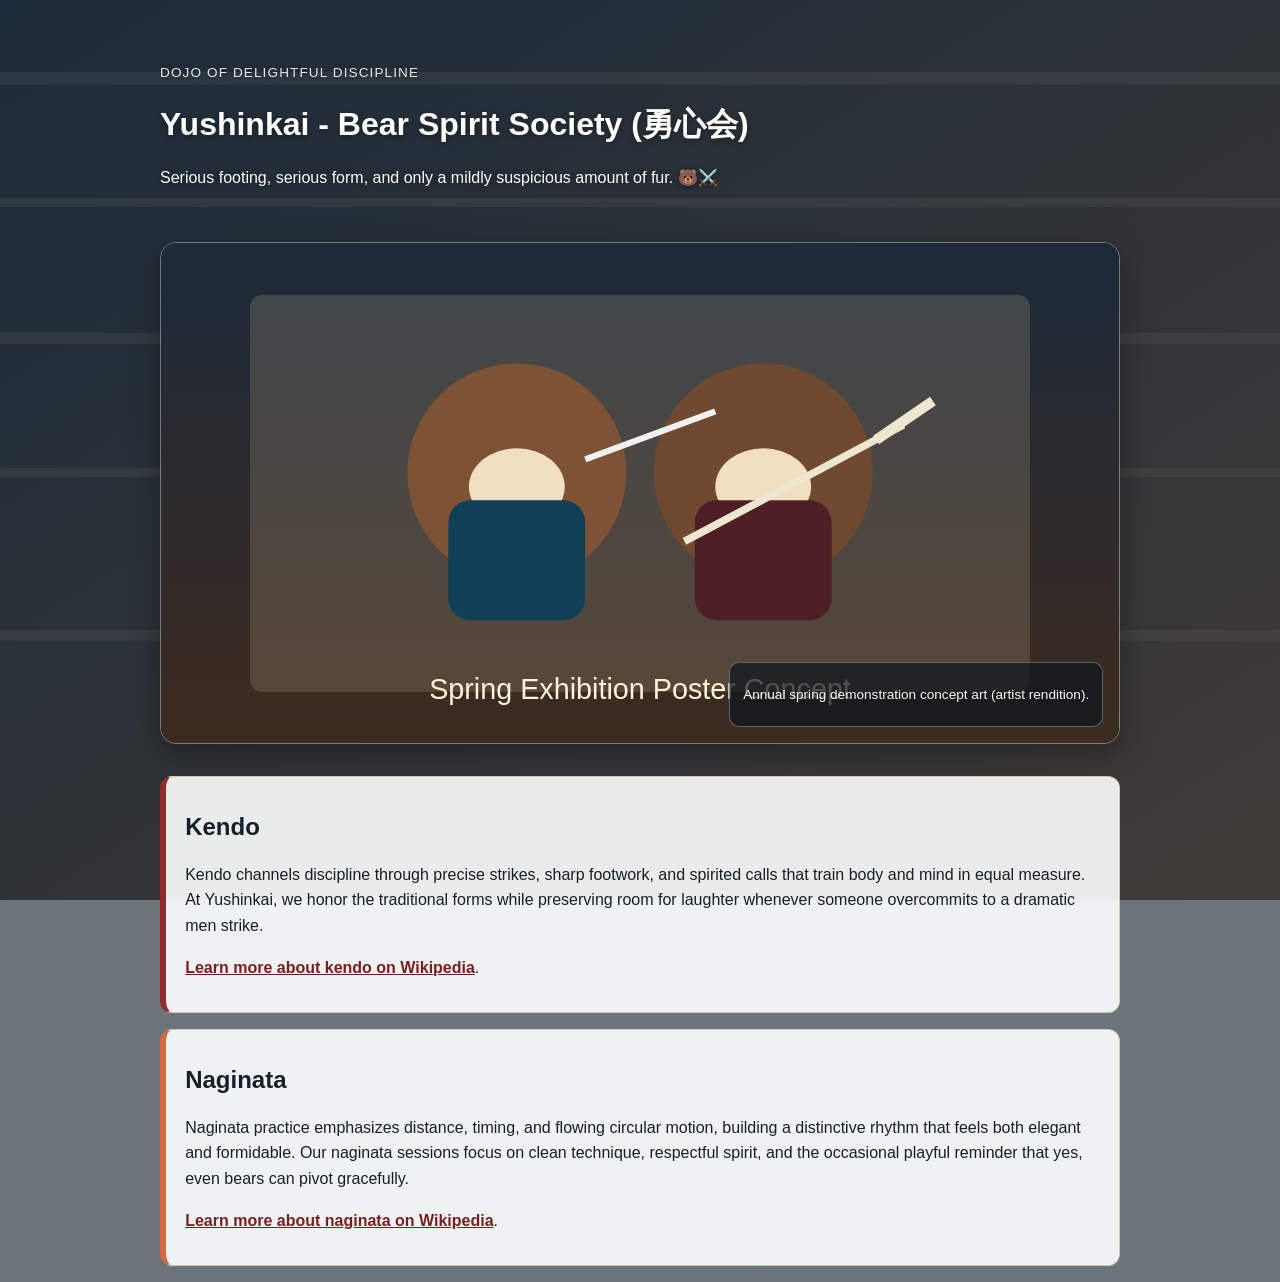
==== index.html @ 43ee7f12 "Create April Fool's themed Yushinkai static site" ====
<!doctype html>
<html lang="en">
<head>
  <meta charset="UTF-8" />
  <meta name="viewport" content="width=device-width, initial-scale=1.0" />
  <title>Yushinkai - Bear Spirit Society</title>
  <link rel="stylesheet" href="styles.css" />
</head>
<body>
  <header class="site-header">
    <p class="eyebrow">Dojo of Delightful Discipline</p>
    <h1>Yushinkai - Bear Spirit Society (勇心会)</h1>
    <p class="tagline">Serious footing, serious form, and only a mildly suspicious amount of fur.</p>
  </header>

  <main>
    <section class="hero" aria-label="Featured concept artwork of armored bears sparring">
      <img src="images/hero-bear-duel.svg" alt="Two excited bears in bogu, one with a katana and one with a naginata, sparring in a dramatic dojo scene" />
      <div class="hero-note">
        <p>Annual spring demonstration concept art (artist rendition).</p>
      </div>
    </section>

    <section class="card" id="kendo">
      <h2>Kendo</h2>
      <p>
        Kendo channels discipline through precise strikes, sharp footwork, and spirited calls that train body and mind in equal measure.
        At Yushinkai, we honor the traditional forms while preserving room for laughter whenever someone overcommits to a dramatic men strike.
      </p>
      <p><a href="https://en.wikipedia.org/wiki/Kendo" target="_blank" rel="noopener noreferrer">Learn more about kendo on Wikipedia</a>.</p>
    </section>

    <section class="card" id="naginata">
      <h2>Naginata</h2>
      <p>
        Naginata practice emphasizes distance, timing, and flowing circular motion, building a distinctive rhythm that feels both elegant and formidable.
        Our naginata sessions focus on clean technique, respectful spirit, and the occasional playful reminder that yes, even bears can pivot gracefully.
      </p>
      <p><a href="https://en.wikipedia.org/wiki/Naginata" target="_blank" rel="noopener noreferrer">Learn more about naginata on Wikipedia</a>.</p>
    </section>
  </main>
</body>
</html>
---- styles.css ----
:root {
  --ink: #16202a;
  --paper: #f5f1e8;
  --card: rgba(255, 255, 255, 0.9);
  --accent: #8f2d2d;
  --accent-soft: #d06a40;
  --outline: #d4c8b2;
}

* { box-sizing: border-box; }

body {
  margin: 0;
  font-family: "Trebuchet MS", "Noto Sans", sans-serif;
  line-height: 1.6;
  color: var(--ink);
  background:
    linear-gradient(rgba(18, 30, 42, 0.62), rgba(18, 30, 42, 0.62)),
    url("images/bg-dojo-texture.svg") center/cover fixed;
}

.site-header,
main {
  width: min(960px, 92vw);
  margin: 0 auto;
}

.site-header {
  padding: 3rem 0 1.25rem;
  color: #fffdf8;
  text-shadow: 0 2px 6px rgba(0, 0, 0, 0.35);
}

.eyebrow {
  letter-spacing: 0.08em;
  text-transform: uppercase;
  font-size: 0.85rem;
  margin-bottom: 0.5rem;
  opacity: 0.88;
}

h1, h2 { line-height: 1.2; }

.hero {
  position: relative;
  margin: 1rem 0 2rem;
  border-radius: 16px;
  overflow: hidden;
  border: 1px solid rgba(255, 255, 255, 0.35);
  box-shadow: 0 10px 30px rgba(0, 0, 0, 0.35);
}

.hero img {
  display: block;
  width: 100%;
  max-height: 500px;
  object-fit: cover;
}

.hero-note {
  position: absolute;
  right: 1rem;
  bottom: 1rem;
  background: rgba(15, 23, 30, 0.73);
  color: #fef9ef;
  border: 1px solid rgba(255, 255, 255, 0.3);
  border-radius: 10px;
  padding: 0.45rem 0.8rem;
  font-size: 0.85rem;
}

.card {
  background: var(--card);
  border: 1px solid var(--outline);
  border-left: 6px solid var(--accent-soft);
  border-radius: 12px;
  padding: 1rem 1.2rem;
  margin-bottom: 1rem;
  backdrop-filter: blur(1px);
}

.card:nth-of-type(even) {
  border-left-color: var(--accent);
}

a {
  color: #7a1f1f;
  font-weight: 600;
}

a:hover {
  color: #a53333;
}

.tagline::after {
  content: " 🐻⚔️";
}

.training-page .rant {
  margin-top: 1rem;
}
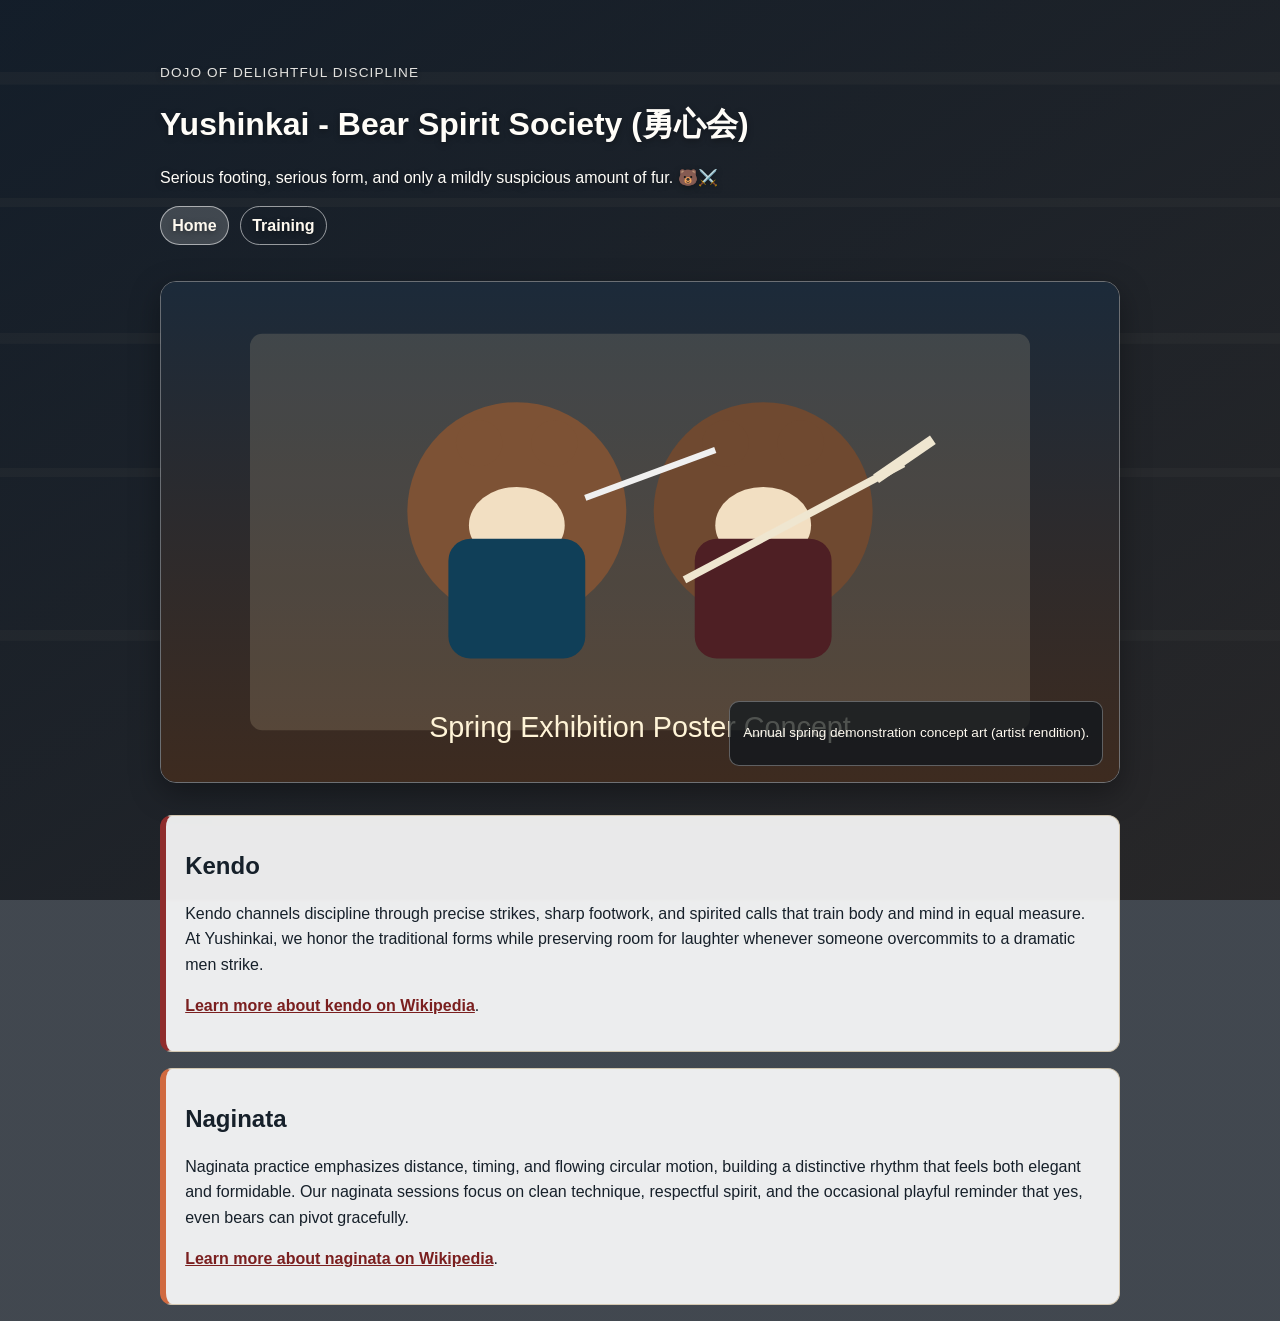
==== commit 972b4fc2: "Restore full training narrative while keeping shared header nav" ====
--- a/index.html
+++ b/index.html
@@ -11,6 +11,10 @@
     <p class="eyebrow">Dojo of Delightful Discipline</p>
     <h1>Yushinkai - Bear Spirit Society (勇心会)</h1>
     <p class="tagline">Serious footing, serious form, and only a mildly suspicious amount of fur.</p>
+    <nav class="top-nav" aria-label="Main navigation">
+      <a class="active" href="index.html" aria-current="page">Home</a>
+      <a href="training.html">Training</a>
+    </nav>
   </header>
 
   <main>
--- a/styles.css
+++ b/styles.css
@@ -7,7 +7,9 @@
   --outline: #d4c8b2;
 }
 
-* { box-sizing: border-box; }
+* {
+  box-sizing: border-box;
+}
 
 body {
   margin: 0;
@@ -15,7 +17,7 @@
   line-height: 1.6;
   color: var(--ink);
   background:
-    linear-gradient(rgba(18, 30, 42, 0.62), rgba(18, 30, 42, 0.62)),
+    linear-gradient(rgba(12, 20, 30, 0.78), rgba(12, 20, 30, 0.78)),
     url("images/bg-dojo-texture.svg") center/cover fixed;
 }
 
@@ -39,7 +41,30 @@
   opacity: 0.88;
 }
 
-h1, h2 { line-height: 1.2; }
+h1,
+h2 {
+  line-height: 1.2;
+}
+
+.top-nav {
+  display: flex;
+  gap: 0.7rem;
+  margin-top: 1rem;
+}
+
+.top-nav a {
+  color: #fef9ef;
+  text-decoration: none;
+  border: 1px solid rgba(255, 255, 255, 0.55);
+  padding: 0.35rem 0.7rem;
+  border-radius: 999px;
+  font-weight: 600;
+}
+
+.top-nav a:hover,
+.top-nav a.active {
+  background: rgba(255, 255, 255, 0.18);
+}
 
 .hero {
   position: relative;
@@ -96,6 +121,58 @@
   content: " 🐻⚔️";
 }
 
-.training-page .rant {
-  margin-top: 1rem;
+.training-layout {
+  padding-bottom: 2rem;
 }
+
+.training-page .training-hero {
+  border-bottom: 2px solid var(--outline);
+  margin: 1.5rem 0 1rem;
+  color: #fef9ef;
+}
+
+.training-page .content,
+.training-page .contact {
+  background: var(--paper);
+  border: 1px solid var(--outline);
+  border-radius: 12px;
+  padding: 1rem 1.25rem;
+  margin-bottom: 1rem;
+}
+
+.training-page .subtitle,
+.training-page .helper {
+  color: rgba(255, 253, 248, 0.9);
+}
+
+.contact-form {
+  display: grid;
+  gap: 0.65rem;
+}
+
+label {
+  font-weight: 600;
+}
+
+input,
+select,
+textarea,
+button {
+  font: inherit;
+  padding: 0.55rem 0.6rem;
+  border-radius: 6px;
+  border: 1px solid #bdb6ac;
+}
+
+button {
+  width: fit-content;
+  background: var(--accent);
+  color: #fff;
+  border: none;
+  cursor: pointer;
+  padding: 0.6rem 1rem;
+}
+
+button:hover {
+  filter: brightness(1.08);
+}
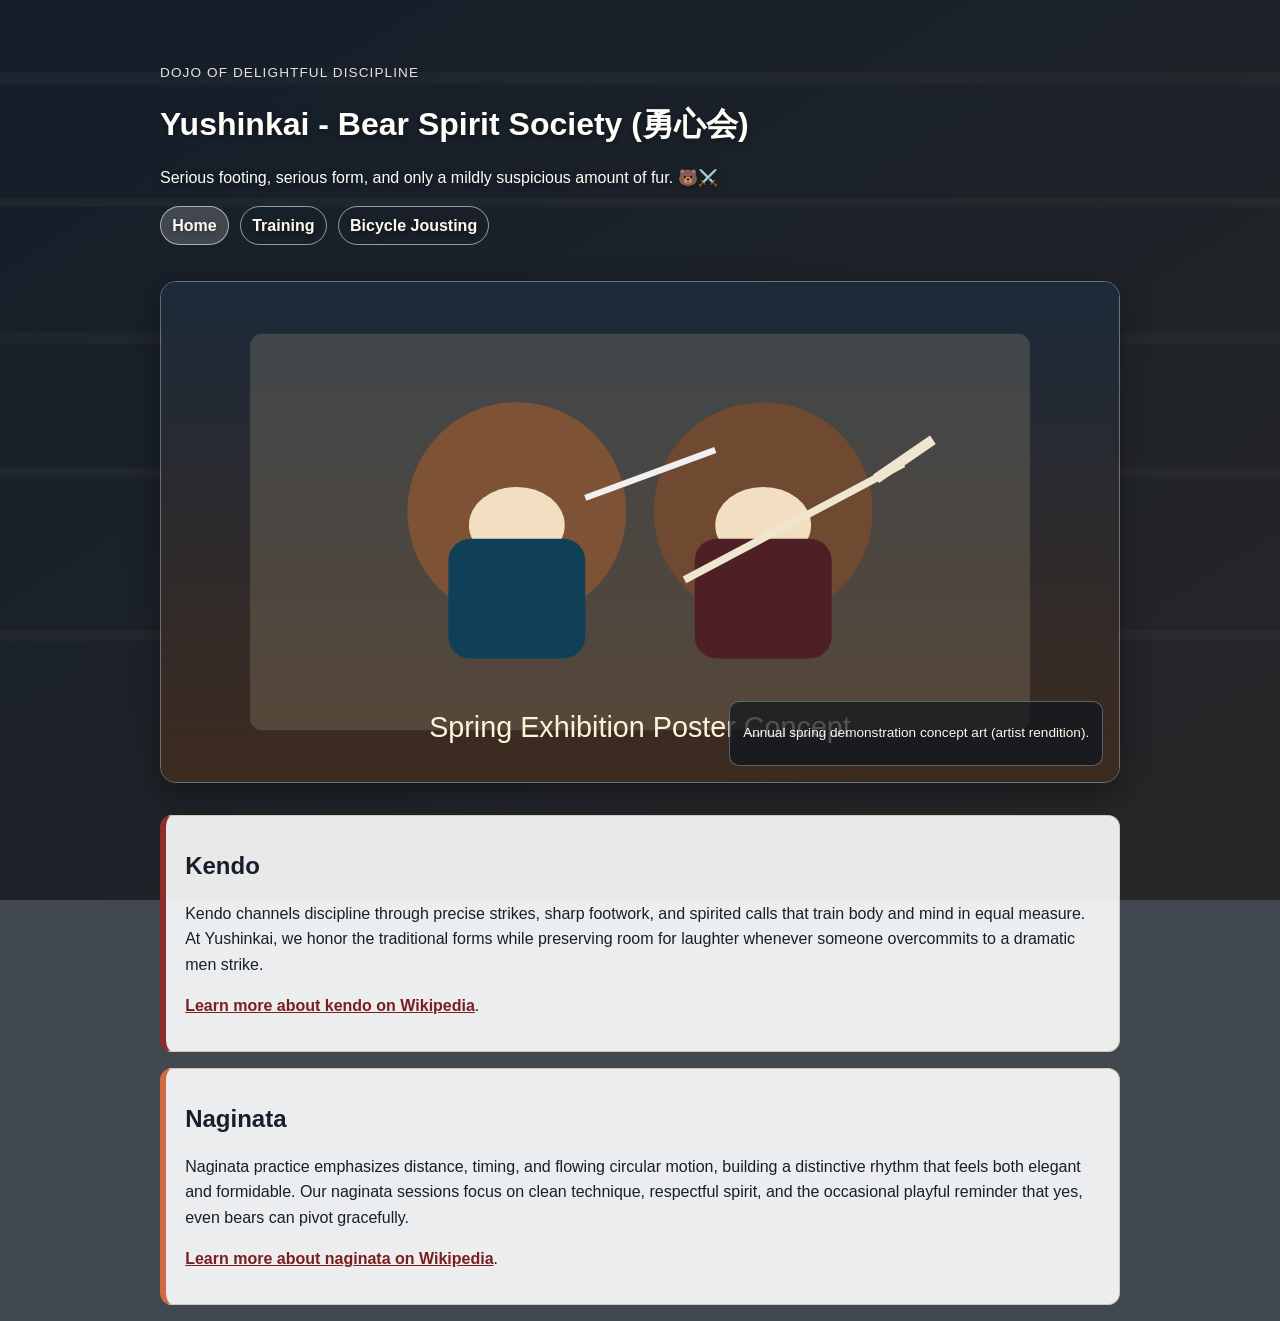
==== commit 25cd5041: "Add April Fool's bicycle jousting page with animated SVG illustrations Introduces bicycle-jousting.h" ====
--- a/index.html
+++ b/index.html
@@ -5,6 +5,14 @@
   <meta name="viewport" content="width=device-width, initial-scale=1.0" />
   <title>Yushinkai - Bear Spirit Society</title>
   <link rel="stylesheet" href="styles.css" />
+  <!-- Google tag (gtag.js) -->
+  <script async src="https://www.googletagmanager.com/gtag/js?id=G-T15H61G9F0"></script>
+  <script>
+    window.dataLayer = window.dataLayer || [];
+    function gtag(){dataLayer.push(arguments);}
+    gtag('js', new Date());
+    gtag('config', 'G-T15H61G9F0');
+  </script>
 </head>
 <body>
   <header class="site-header">
@@ -14,6 +22,7 @@
     <nav class="top-nav" aria-label="Main navigation">
       <a class="active" href="index.html" aria-current="page">Home</a>
       <a href="training.html">Training</a>
+      <a href="bicycle-jousting.html">Bicycle Jousting</a>
     </nav>
   </header>
 
